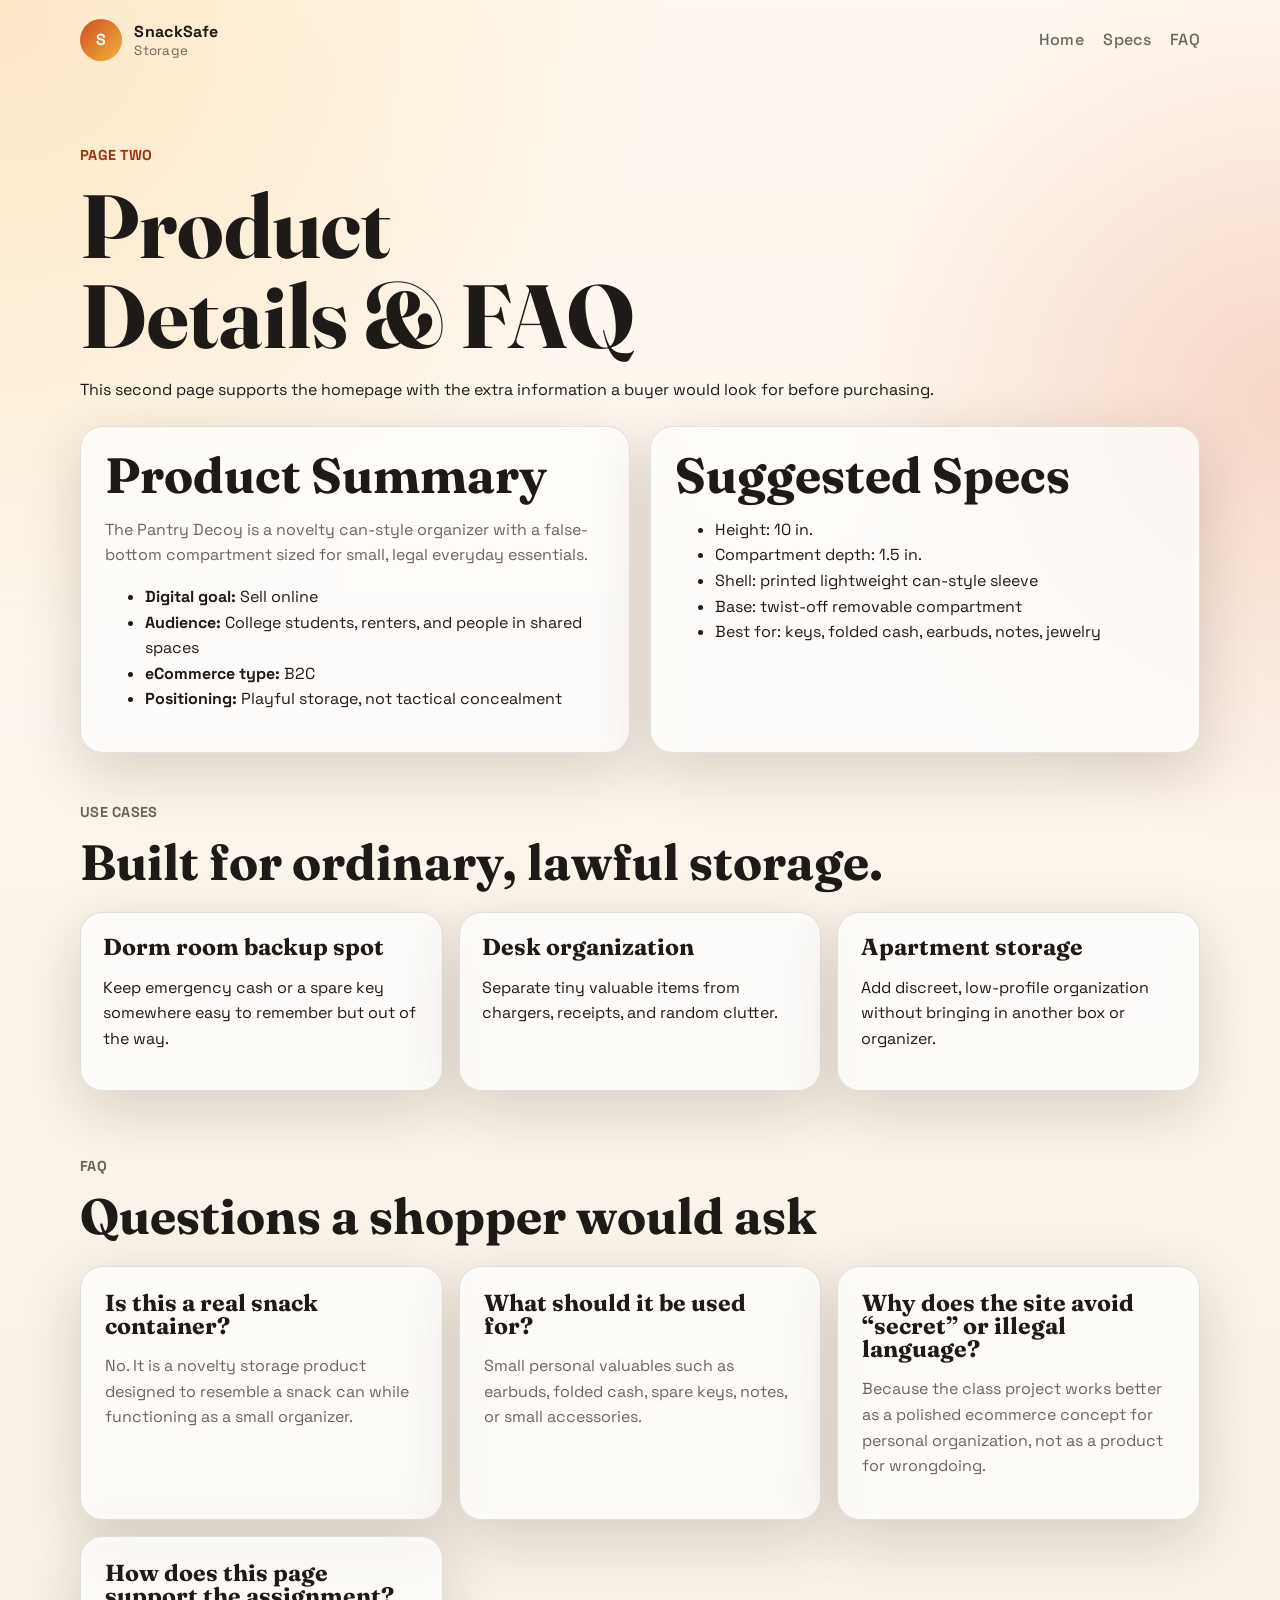
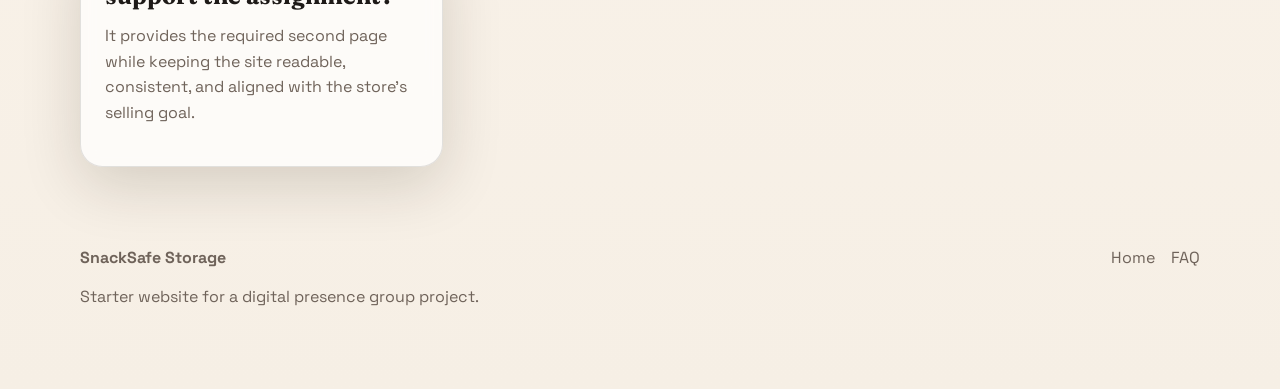
==== details.html @ 547806e0 "feat: add storage-store starter site" ====
<!DOCTYPE html>
<html lang="en">
<head>
  <meta charset="UTF-8">
  <meta name="viewport" content="width=device-width, initial-scale=1.0">
  <title>SnackSafe Storage | Product Details</title>
  <meta name="description" content="Product details, use cases, and FAQ for the SnackSafe novelty storage can.">
  <link rel="preconnect" href="https://fonts.googleapis.com">
  <link rel="preconnect" href="https://fonts.gstatic.com" crossorigin>
  <link href="https://fonts.googleapis.com/css2?family=Space+Grotesk:wght@400;500;700&family=Fraunces:opsz,wght@9..144,600;9..144,700&display=swap" rel="stylesheet">
  <link rel="stylesheet" href="styles.css">
</head>
<body>
  <header class="site-header">
    <a class="brand" href="index.html">
      <span class="brand-mark">S</span>
      <span>
        <strong>SnackSafe</strong>
        <small>Storage</small>
      </span>
    </a>
    <nav class="site-nav" aria-label="Primary">
      <a href="index.html">Home</a>
      <a href="#specs">Specs</a>
      <a href="#faq">FAQ</a>
    </nav>
  </header>

  <main class="details-main">
    <section class="details-hero">
      <p class="eyebrow">Page Two</p>
      <h1>Product Details & FAQ</h1>
      <p>
        This second page supports the homepage with the extra information a buyer would look for
        before purchasing.
      </p>
    </section>

    <section class="details-grid" id="specs">
      <article class="spec-card">
        <h2>Product Summary</h2>
        <p>
          The Pantry Decoy is a novelty can-style organizer with a false-bottom compartment sized
          for small, legal everyday essentials.
        </p>
        <ul>
          <li><strong>Digital goal:</strong> Sell online</li>
          <li><strong>Audience:</strong> College students, renters, and people in shared spaces</li>
          <li><strong>eCommerce type:</strong> B2C</li>
          <li><strong>Positioning:</strong> Playful storage, not tactical concealment</li>
        </ul>
      </article>

      <article class="spec-card">
        <h2>Suggested Specs</h2>
        <ul>
          <li>Height: 10 in.</li>
          <li>Compartment depth: 1.5 in.</li>
          <li>Shell: printed lightweight can-style sleeve</li>
          <li>Base: twist-off removable compartment</li>
          <li>Best for: keys, folded cash, earbuds, notes, jewelry</li>
        </ul>
      </article>
    </section>

    <section class="usage-section">
      <div class="section-heading">
        <p class="eyebrow">Use Cases</p>
        <h2>Built for ordinary, lawful storage.</h2>
      </div>
      <div class="benefit-grid">
        <article>
          <h3>Dorm room backup spot</h3>
          <p>Keep emergency cash or a spare key somewhere easy to remember but out of the way.</p>
        </article>
        <article>
          <h3>Desk organization</h3>
          <p>Separate tiny valuable items from chargers, receipts, and random clutter.</p>
        </article>
        <article>
          <h3>Apartment storage</h3>
          <p>Add discreet, low-profile organization without bringing in another box or organizer.</p>
        </article>
      </div>
    </section>

    <section class="faq-section" id="faq">
      <div class="section-heading">
        <p class="eyebrow">FAQ</p>
        <h2>Questions a shopper would ask</h2>
      </div>
      <div class="faq-list">
        <article>
          <h3>Is this a real snack container?</h3>
          <p>No. It is a novelty storage product designed to resemble a snack can while functioning as a small organizer.</p>
        </article>
        <article>
          <h3>What should it be used for?</h3>
          <p>Small personal valuables such as earbuds, folded cash, spare keys, notes, or small accessories.</p>
        </article>
        <article>
          <h3>Why does the site avoid “secret” or illegal language?</h3>
          <p>Because the class project works better as a polished ecommerce concept for personal organization, not as a product for wrongdoing.</p>
        </article>
        <article>
          <h3>How does this page support the assignment?</h3>
          <p>It provides the required second page while keeping the site readable, consistent, and aligned with the store’s selling goal.</p>
        </article>
      </div>
    </section>
  </main>

  <footer class="site-footer">
    <div>
      <strong>SnackSafe Storage</strong>
      <p>Starter website for a digital presence group project.</p>
    </div>
    <div class="footer-links">
      <a href="index.html">Home</a>
      <a href="#faq">FAQ</a>
    </div>
  </footer>
</body>
</html>
---- styles.css ----
:root {
  --bg: #f6efe5;
  --paper: #fff9f3;
  --ink: #1e1a18;
  --muted: #6f635a;
  --accent: #d24d1f;
  --accent-dark: #9b3411;
  --gold: #f0b43c;
  --line: rgba(30, 26, 24, 0.12);
  --shadow: 0 18px 60px rgba(40, 22, 8, 0.16);
}

* {
  box-sizing: border-box;
}

html {
  scroll-behavior: smooth;
}

body {
  margin: 0;
  font-family: "Space Grotesk", sans-serif;
  color: var(--ink);
  background:
    radial-gradient(circle at top left, rgba(240, 180, 60, 0.24), transparent 28%),
    radial-gradient(circle at right 20%, rgba(210, 77, 31, 0.18), transparent 22%),
    linear-gradient(180deg, #fff8f0 0%, var(--bg) 100%);
}

a {
  color: inherit;
  text-decoration: none;
}

.site-header,
.site-footer,
.hero,
.metrics-strip,
.products,
.why-us,
.ad-section,
.details-main {
  width: min(1120px, calc(100% - 2rem));
  margin: 0 auto;
}

.site-header {
  display: flex;
  justify-content: space-between;
  align-items: center;
  padding: 1.2rem 0;
}

.brand {
  display: inline-flex;
  align-items: center;
  gap: 0.8rem;
}

.brand-mark {
  width: 2.6rem;
  height: 2.6rem;
  display: grid;
  place-items: center;
  border-radius: 999px;
  background: linear-gradient(135deg, var(--accent), var(--gold));
  color: white;
  font-weight: 700;
}

.brand strong,
.brand small,
.site-nav a,
.button,
.eyebrow,
.price,
.product-badge,
.ad-label {
  letter-spacing: 0.02em;
}

.brand small {
  display: block;
  color: var(--muted);
}

.site-nav {
  display: flex;
  gap: 1.2rem;
  flex-wrap: wrap;
}

.site-nav a {
  color: var(--muted);
  font-weight: 500;
}

.hero {
  display: grid;
  grid-template-columns: 1.1fr 0.9fr;
  gap: 2rem;
  align-items: center;
  padding: 3rem 0 2rem;
}

.eyebrow {
  margin: 0 0 0.9rem;
  color: var(--accent-dark);
  font-size: 0.9rem;
  font-weight: 700;
  text-transform: uppercase;
}

h1,
h2,
h3 {
  font-family: "Fraunces", serif;
  line-height: 1;
  margin: 0;
}

h1 {
  font-size: clamp(2.9rem, 7vw, 5.6rem);
  max-width: 10ch;
}

h2 {
  font-size: clamp(2rem, 4vw, 3.1rem);
  margin-bottom: 0.8rem;
}

h3 {
  font-size: 1.45rem;
  margin-bottom: 0.8rem;
}

p,
li {
  line-height: 1.6;
}

.hero-text,
.section-heading p,
.feature-panel p,
.spec-card p,
.faq-list p {
  color: var(--muted);
  max-width: 62ch;
}

.hero-actions {
  display: flex;
  gap: 1rem;
  flex-wrap: wrap;
  margin: 1.5rem 0;
}

.button {
  display: inline-flex;
  align-items: center;
  justify-content: center;
  padding: 0.9rem 1.3rem;
  border-radius: 999px;
  font-weight: 700;
}

.button-primary {
  background: var(--ink);
  color: white;
}

.button-secondary {
  border: 1px solid var(--line);
  background: rgba(255, 255, 255, 0.7);
}

.hero-points {
  padding-left: 1.1rem;
  color: var(--muted);
}

.hero-visual {
  display: grid;
  gap: 1rem;
  justify-items: center;
}

.can-card {
  width: min(300px, 80vw);
  border-radius: 2rem;
  overflow: hidden;
  box-shadow: var(--shadow);
  background: white;
  transform: rotate(-8deg);
}

.can-top,
.can-base {
  height: 1.4rem;
  background: linear-gradient(90deg, #d9d0c7, #fdf8f1, #b9aea1);
}

.can-body {
  min-height: 360px;
  display: flex;
  flex-direction: column;
  justify-content: center;
  padding: 2rem;
  background:
    radial-gradient(circle at top right, rgba(255,255,255,0.3), transparent 30%),
    linear-gradient(180deg, #ef6f34, #c33d10);
  color: white;
}

.can-flavor,
.can-tag {
  font-weight: 500;
}

.can-name {
  font-family: "Fraunces", serif;
  font-size: 3.1rem;
  line-height: 0.95;
  margin: 0.4rem 0;
}

.hidden-drawer {
  padding: 0.9rem 1rem;
  border-radius: 1rem;
  background: rgba(255, 255, 255, 0.75);
  border: 1px solid var(--line);
  color: var(--muted);
}

.metrics-strip {
  margin-top: 1rem;
  display: grid;
  grid-template-columns: repeat(3, 1fr);
  gap: 1rem;
}

.metrics-strip div,
.product-card,
.feature-panel,
.benefit-grid article,
.ad-card,
.spec-card,
.faq-list article {
  background: rgba(255, 255, 255, 0.72);
  backdrop-filter: blur(8px);
  border: 1px solid var(--line);
  border-radius: 1.4rem;
  box-shadow: var(--shadow);
}

.metrics-strip div {
  padding: 1rem 1.1rem;
}

.metrics-strip strong {
  display: block;
  margin-bottom: 0.35rem;
}

.metrics-strip span {
  color: var(--muted);
}

.products,
.why-us,
.ad-section,
.details-main {
  padding: 4.5rem 0 1rem;
}

.section-heading {
  margin-bottom: 1.5rem;
}

.product-grid,
.details-grid {
  display: grid;
  grid-template-columns: repeat(2, 1fr);
  gap: 1.2rem;
}

.product-card,
.feature-panel,
.spec-card,
.faq-list article {
  padding: 1.5rem;
}

.product-badge,
.ad-label {
  display: inline-block;
  margin-bottom: 0.8rem;
  color: var(--accent-dark);
  font-size: 0.82rem;
  font-weight: 700;
  text-transform: uppercase;
}

.price {
  font-size: 1.8rem;
  font-weight: 700;
  color: var(--accent);
  margin: 0 0 1rem;
}

.text-link {
  color: var(--accent-dark);
  font-weight: 700;
}

.benefit-grid,
.faq-list {
  display: grid;
  grid-template-columns: repeat(3, 1fr);
  gap: 1rem;
}

.benefit-grid article {
  padding: 1.4rem;
}

.ad-card {
  padding: 1.7rem;
  background:
    linear-gradient(135deg, rgba(240, 180, 60, 0.18), rgba(210, 77, 31, 0.18)),
    rgba(255,255,255,0.82);
}

.site-footer {
  display: flex;
  justify-content: space-between;
  gap: 1rem;
  padding: 3rem 0 4rem;
  color: var(--muted);
}

.footer-links {
  display: flex;
  gap: 1rem;
  flex-wrap: wrap;
}

.details-main {
  padding-top: 2rem;
}

.details-hero {
  padding: 2rem 0 0.5rem;
}

.usage-section,
.faq-section {
  padding: 3rem 0 1rem;
}

@media (max-width: 900px) {
  .hero,
  .metrics-strip,
  .product-grid,
  .benefit-grid,
  .details-grid,
  .faq-list,
  .site-footer {
    grid-template-columns: 1fr;
    flex-direction: column;
  }

  .hero {
    padding-top: 2rem;
  }

  .site-header {
    flex-direction: column;
    align-items: flex-start;
    gap: 1rem;
  }

  h1 {
    max-width: 12ch;
  }
}
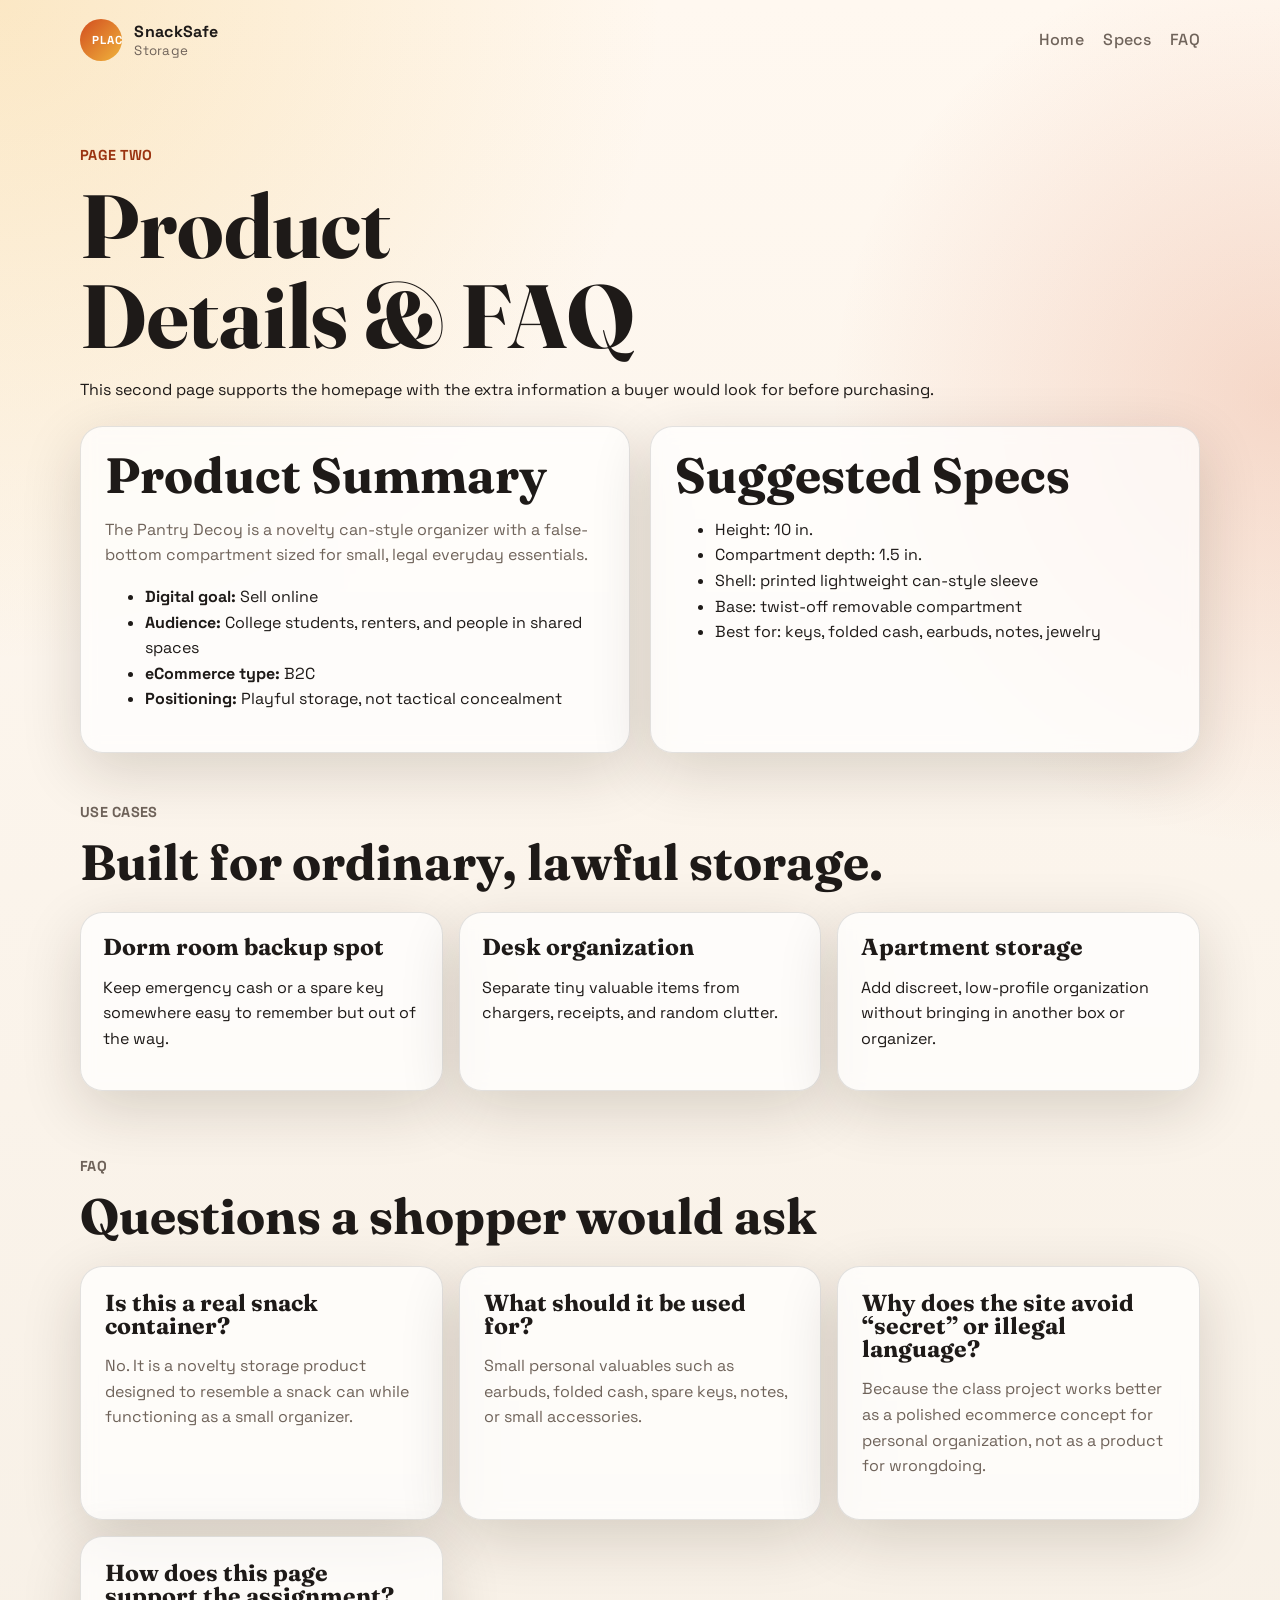
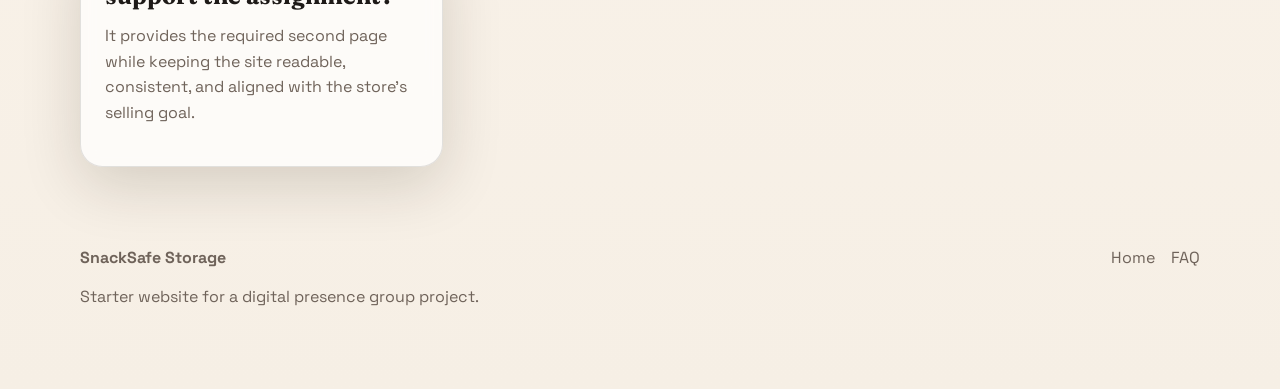
==== commit 8524194b: "Add swappable placeholder image slots" ====
--- a/details.html
+++ b/details.html
@@ -13,7 +13,10 @@
 <body>
   <header class="site-header">
     <a class="brand" href="index.html">
-      <span class="brand-mark">S</span>
+      <span class="brand-mark asset-slot" aria-label="Logo placeholder">
+        <img src="assets/logo.png" alt="SnackSafe logo" onerror="this.style.display='none'">
+        <span class="asset-placeholder">Placeholder</span>
+      </span>
       <span>
         <strong>SnackSafe</strong>
         <small>Storage</small>
--- a/styles.css
+++ b/styles.css
@@ -69,6 +69,35 @@
   font-weight: 700;
 }
 
+.asset-slot {
+  position: relative;
+  overflow: hidden;
+}
+
+.asset-slot img {
+  position: absolute;
+  inset: 0;
+  width: 100%;
+  height: 100%;
+  object-fit: cover;
+  z-index: 1;
+}
+
+.asset-placeholder {
+  position: relative;
+  z-index: 0;
+  display: grid;
+  place-items: center;
+  width: 100%;
+  height: 100%;
+  padding: 0.75rem;
+  text-align: center;
+  text-transform: uppercase;
+  letter-spacing: 0.08em;
+  font-size: 0.72rem;
+  font-weight: 700;
+}
+
 .brand strong,
 .brand small,
 .site-nav a,
@@ -188,41 +217,21 @@
 
 .can-card {
   width: min(300px, 80vw);
+  min-height: 420px;
+  display: grid;
+  place-items: center;
   border-radius: 2rem;
-  overflow: hidden;
   box-shadow: var(--shadow);
-  background: white;
+  background:
+    linear-gradient(135deg, rgba(240, 180, 60, 0.2), rgba(210, 77, 31, 0.2)),
+    rgba(255, 255, 255, 0.92);
   transform: rotate(-8deg);
-}
-
-.can-top,
-.can-base {
-  height: 1.4rem;
-  background: linear-gradient(90deg, #d9d0c7, #fdf8f1, #b9aea1);
-}
-
-.can-body {
-  min-height: 360px;
-  display: flex;
-  flex-direction: column;
-  justify-content: center;
-  padding: 2rem;
-  background:
-    radial-gradient(circle at top right, rgba(255,255,255,0.3), transparent 30%),
-    linear-gradient(180deg, #ef6f34, #c33d10);
-  color: white;
-}
-
-.can-flavor,
-.can-tag {
-  font-weight: 500;
-}
-
-.can-name {
-  font-family: "Fraunces", serif;
-  font-size: 3.1rem;
-  line-height: 0.95;
-  margin: 0.4rem 0;
+  border: 1px dashed rgba(30, 26, 24, 0.25);
+}
+
+.asset-slot-large .asset-placeholder {
+  color: var(--accent-dark);
+  font-size: 1rem;
 }
 
 .hidden-drawer {
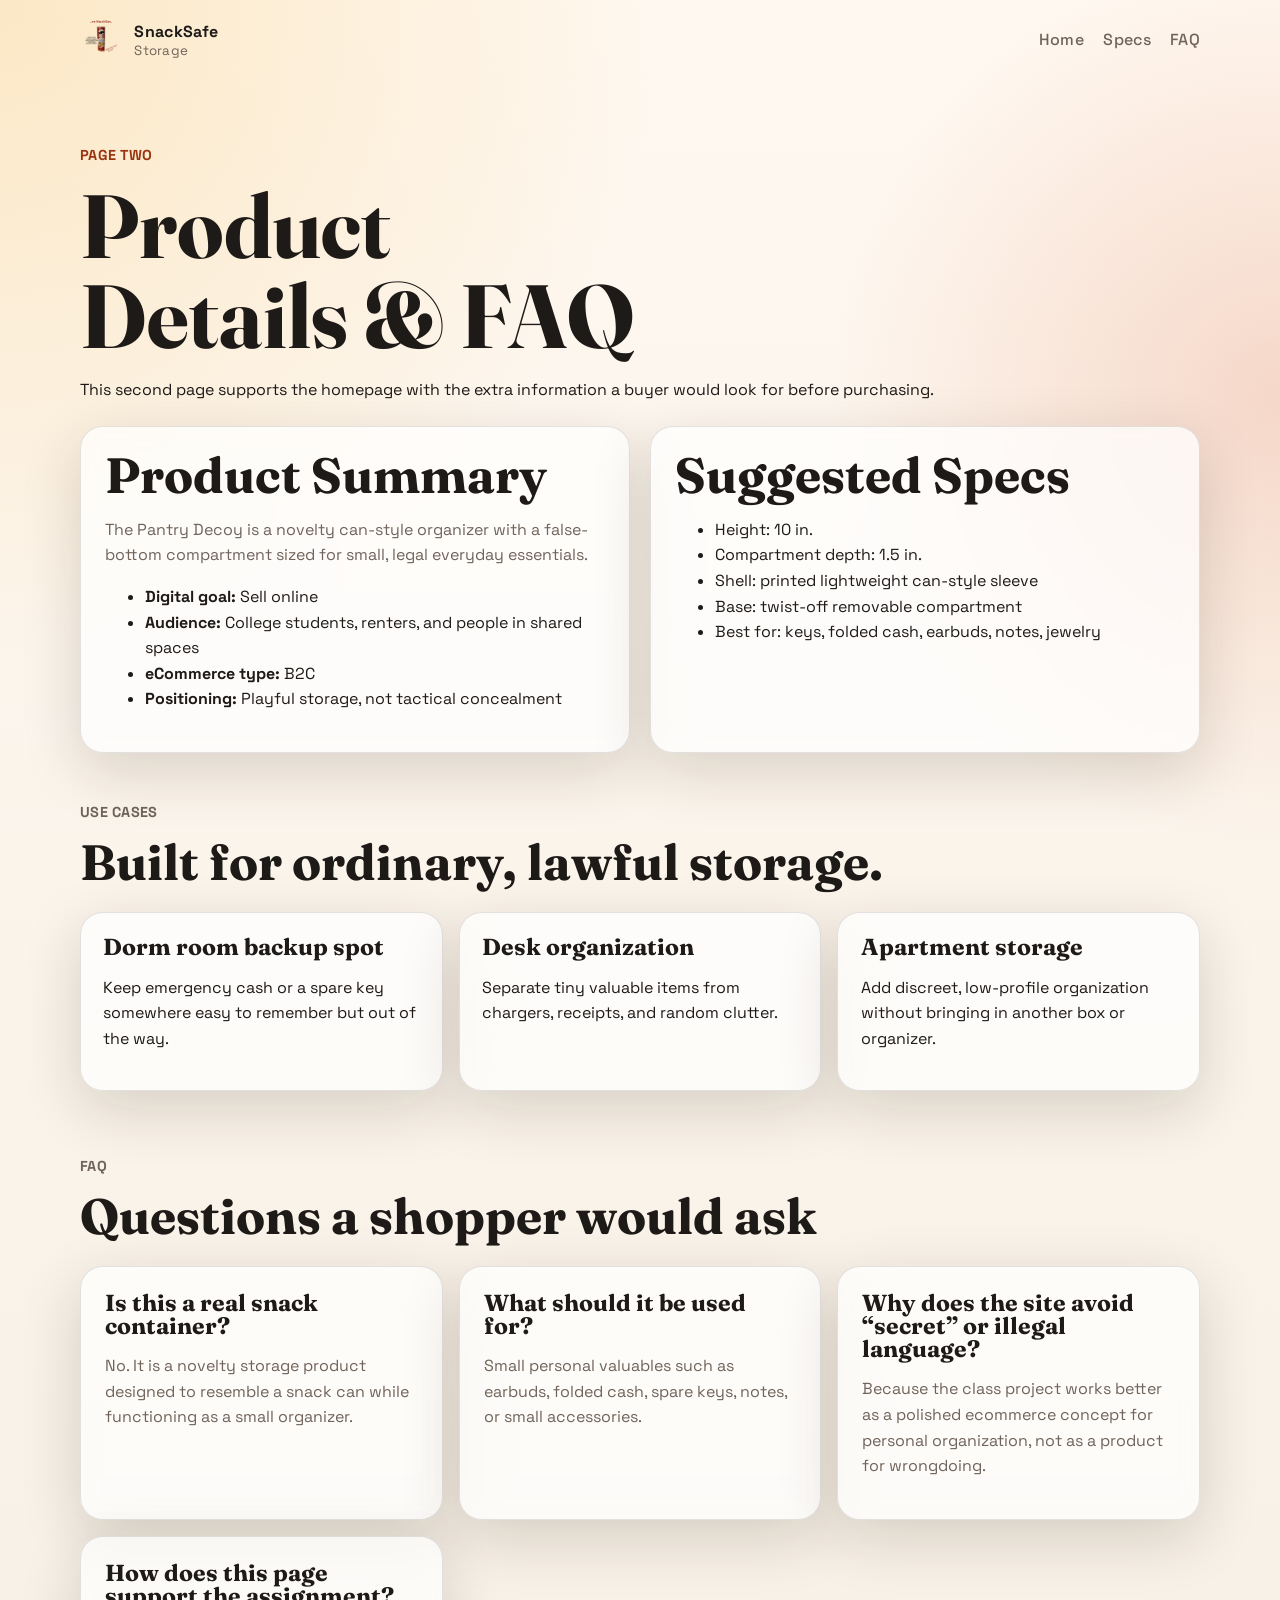
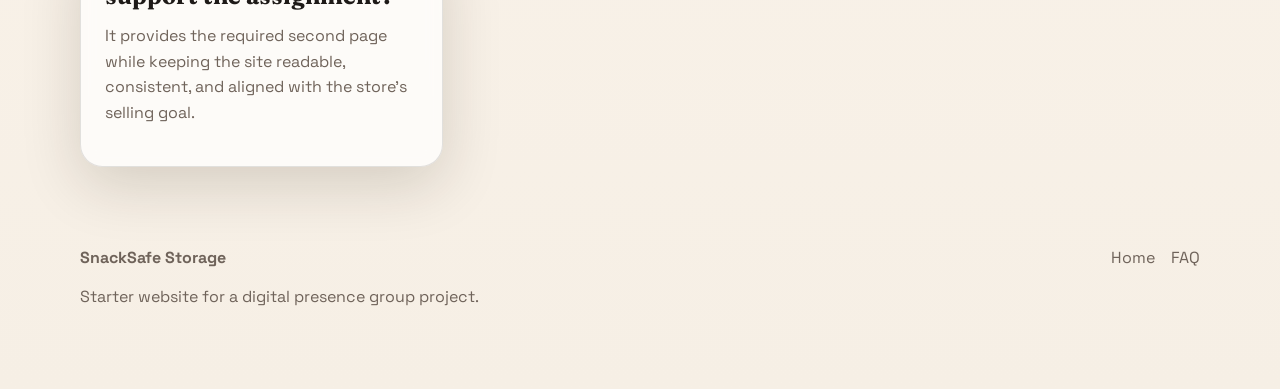
==== commit 440a4694: "Remove logo placeholder and force fresh site assets" ====
--- a/details.html
+++ b/details.html
@@ -8,14 +8,13 @@
   <link rel="preconnect" href="https://fonts.googleapis.com">
   <link rel="preconnect" href="https://fonts.gstatic.com" crossorigin>
   <link href="https://fonts.googleapis.com/css2?family=Space+Grotesk:wght@400;500;700&family=Fraunces:opsz,wght@9..144,600;9..144,700&display=swap" rel="stylesheet">
-  <link rel="stylesheet" href="styles.css">
+  <link rel="stylesheet" href="styles.css?v=20260415c">
 </head>
 <body>
   <header class="site-header">
     <a class="brand" href="index.html">
-      <span class="brand-mark asset-slot" aria-label="Logo placeholder">
-        <img src="assets/logo.png" alt="SnackSafe logo" onerror="this.style.display='none'">
-        <span class="asset-placeholder">Placeholder</span>
+      <span class="brand-mark asset-slot" aria-label="SnackSafe logo">
+        <img src="assets/logo.png?v=20260415c" alt="SnackSafe logo" onerror="this.style.display='none'">
       </span>
       <span>
         <strong>SnackSafe</strong>
--- a/styles.css
+++ b/styles.css
@@ -64,7 +64,7 @@
   display: grid;
   place-items: center;
   border-radius: 999px;
-  background: linear-gradient(135deg, var(--accent), var(--gold));
+  background: transparent;
   color: white;
   font-weight: 700;
 }
@@ -79,7 +79,7 @@
   inset: 0;
   width: 100%;
   height: 100%;
-  object-fit: cover;
+  object-fit: contain;
   z-index: 1;
 }
 
@@ -227,6 +227,115 @@
     rgba(255, 255, 255, 0.92);
   transform: rotate(-8deg);
   border: 1px dashed rgba(30, 26, 24, 0.25);
+}
+
+.carousel {
+  display: grid;
+  gap: 0.9rem;
+  justify-items: center;
+  width: min(340px, 84vw);
+}
+
+.carousel-stage {
+  position: relative;
+  width: 100%;
+  height: 380px;
+  border-radius: 2rem;
+  overflow: hidden;
+}
+
+.carousel-slide {
+  position: absolute;
+  inset: 0;
+  margin: 0;
+  padding: 1rem 0.9rem;
+  display: flex;
+  align-items: center;
+  justify-content: center;
+  border-radius: 2rem;
+  opacity: 0;
+  pointer-events: none;
+  transform: translateX(1.5rem);
+  transition: opacity 0.22s ease, transform 0.22s ease;
+}
+
+.carousel-slide.active {
+  opacity: 1;
+  pointer-events: auto;
+  transform: translateX(0);
+}
+
+.carousel-slide img {
+  width: 100%;
+  height: 100%;
+  object-fit: contain;
+  border-radius: 1rem;
+  display: block;
+}
+
+.carousel-slide-card {
+  box-shadow: var(--shadow);
+  background:
+    linear-gradient(135deg, rgba(240, 180, 60, 0.2), rgba(210, 77, 31, 0.2)),
+    rgba(255, 255, 255, 0.92);
+  border: 1px dashed rgba(30, 26, 24, 0.25);
+}
+
+.carousel-slide-transparent {
+  background: transparent;
+  box-shadow: none;
+  border: none;
+}
+
+.carousel-nav {
+  display: flex;
+  align-items: center;
+  gap: 0.75rem;
+  padding: 0 0.25rem;
+}
+
+.carousel-btn {
+  background: var(--ink);
+  color: white;
+  border: none;
+  border-radius: 999px;
+  width: 2.2rem;
+  height: 2.2rem;
+  cursor: pointer;
+  font-size: 1rem;
+  display: grid;
+  place-items: center;
+  transition: background 0.15s;
+}
+
+.carousel-btn:hover {
+  background: var(--accent);
+}
+
+.carousel-dots {
+  display: flex;
+  gap: 0.4rem;
+}
+
+.carousel-dot {
+  width: 0.5rem;
+  height: 0.5rem;
+  border-radius: 999px;
+  background: var(--line);
+  border: none;
+  padding: 0;
+  cursor: pointer;
+  transition: background 0.15s, width 0.2s;
+}
+
+.carousel-dot.active {
+  background: var(--accent);
+  width: 1.2rem;
+}
+
+.carousel-slide-transparent img,
+.brand-mark img {
+  mix-blend-mode: multiply;
 }
 
 .asset-slot-large .asset-placeholder {
@@ -384,6 +493,14 @@
     padding-top: 2rem;
   }
 
+  .carousel {
+    width: min(320px, 100%);
+  }
+
+  .carousel-stage {
+    height: 340px;
+  }
+
   .site-header {
     flex-direction: column;
     align-items: flex-start;
